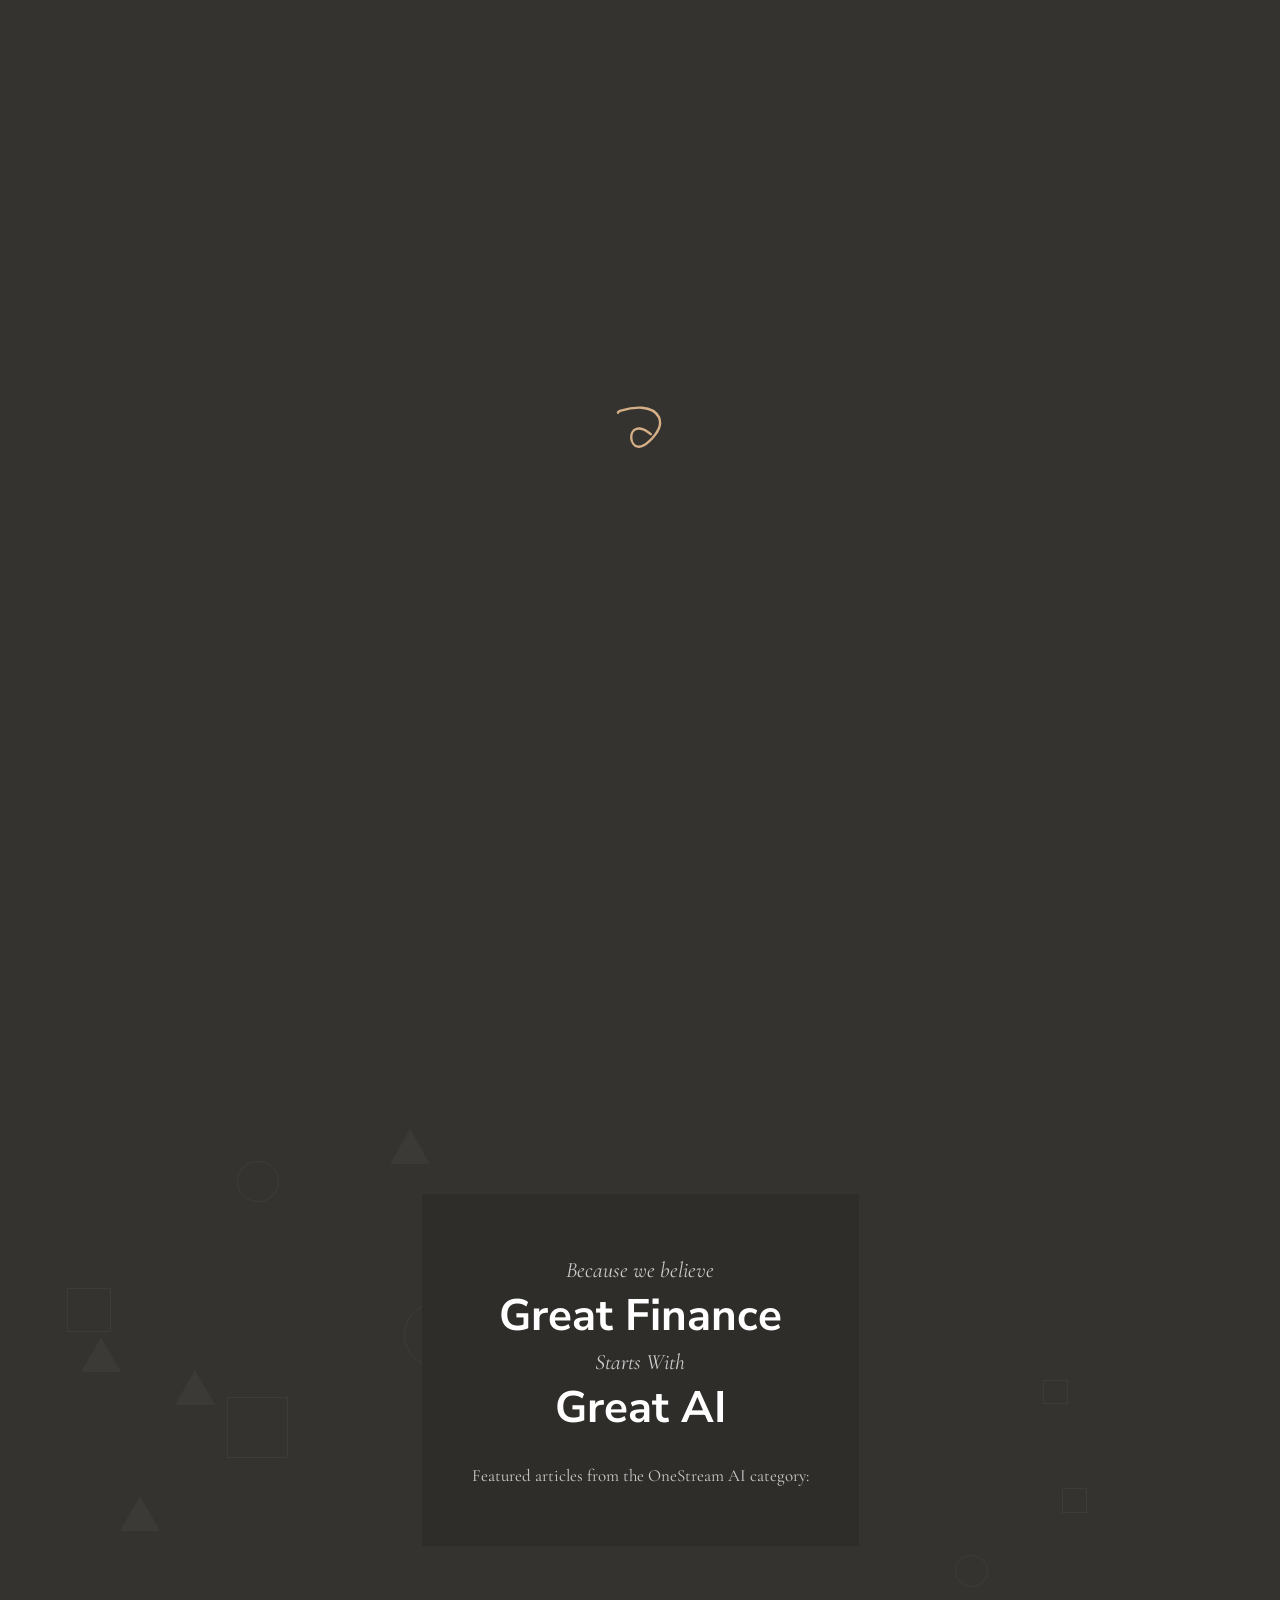
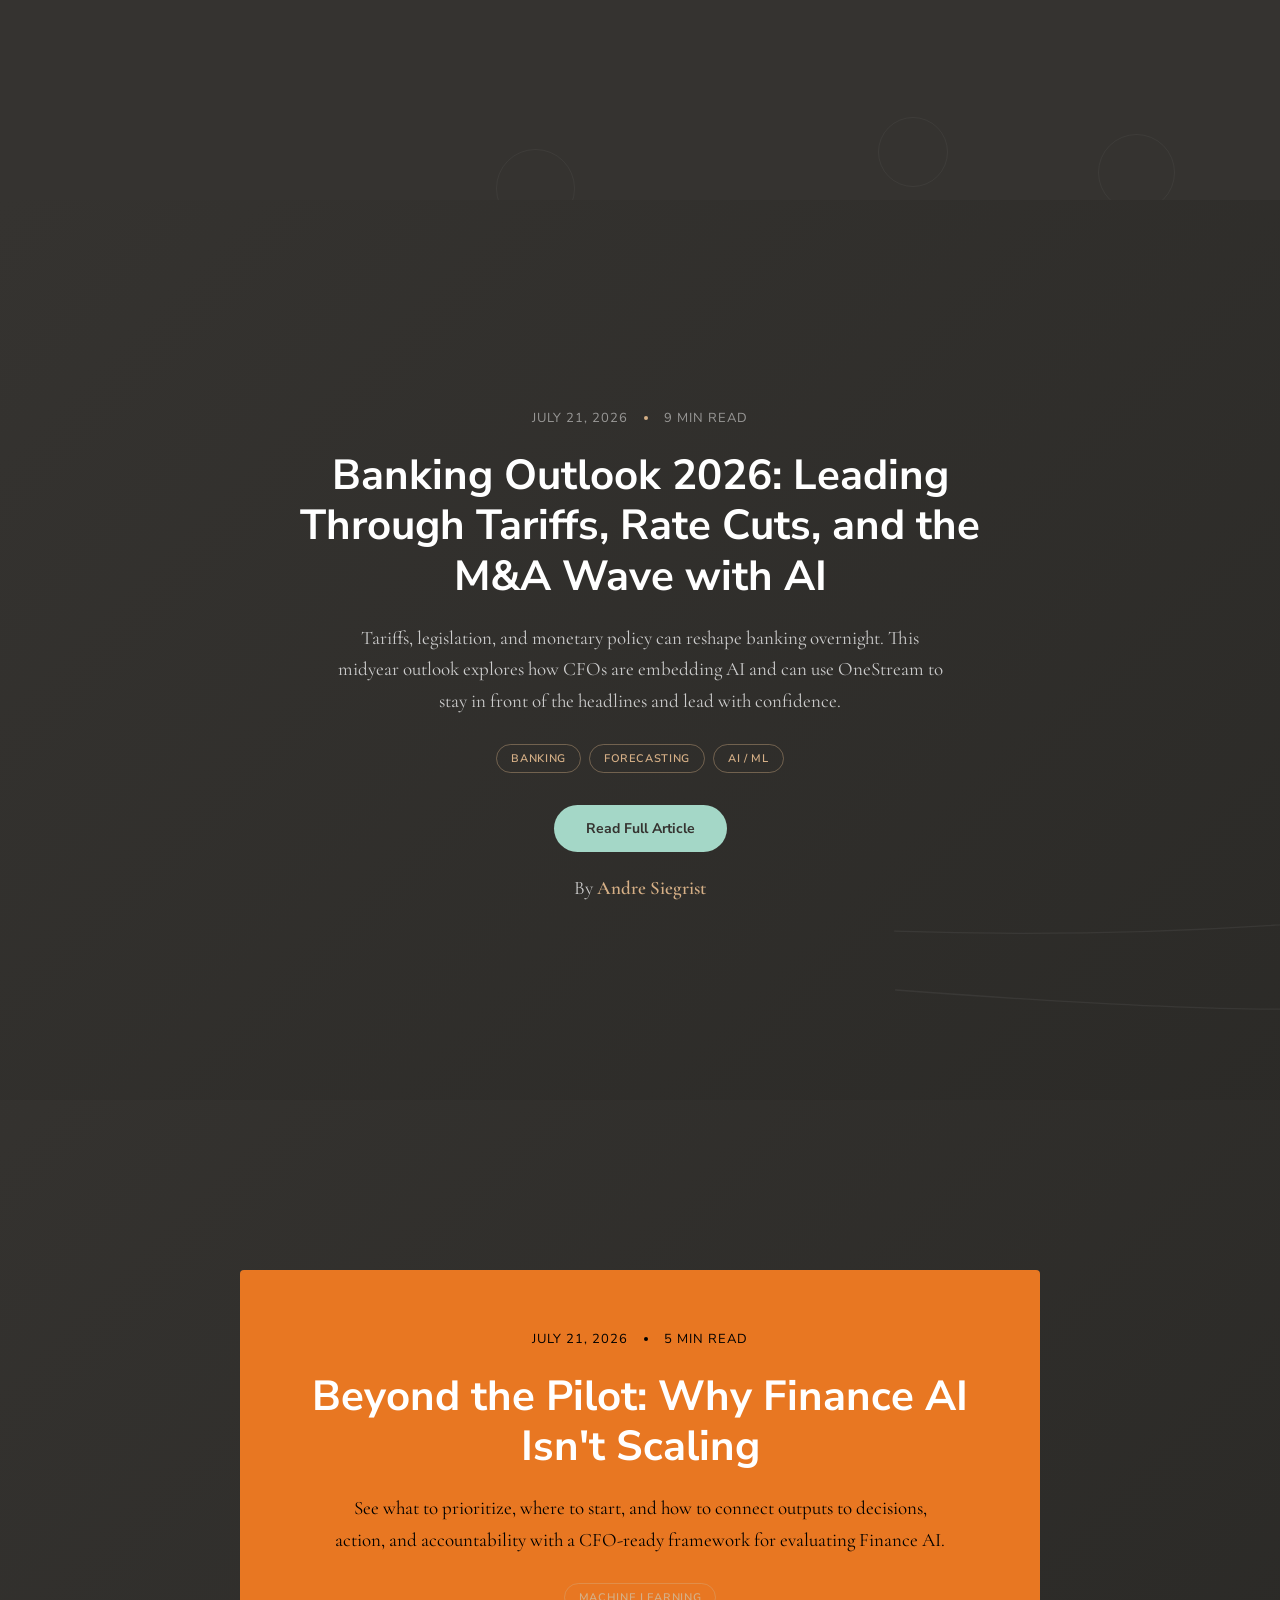
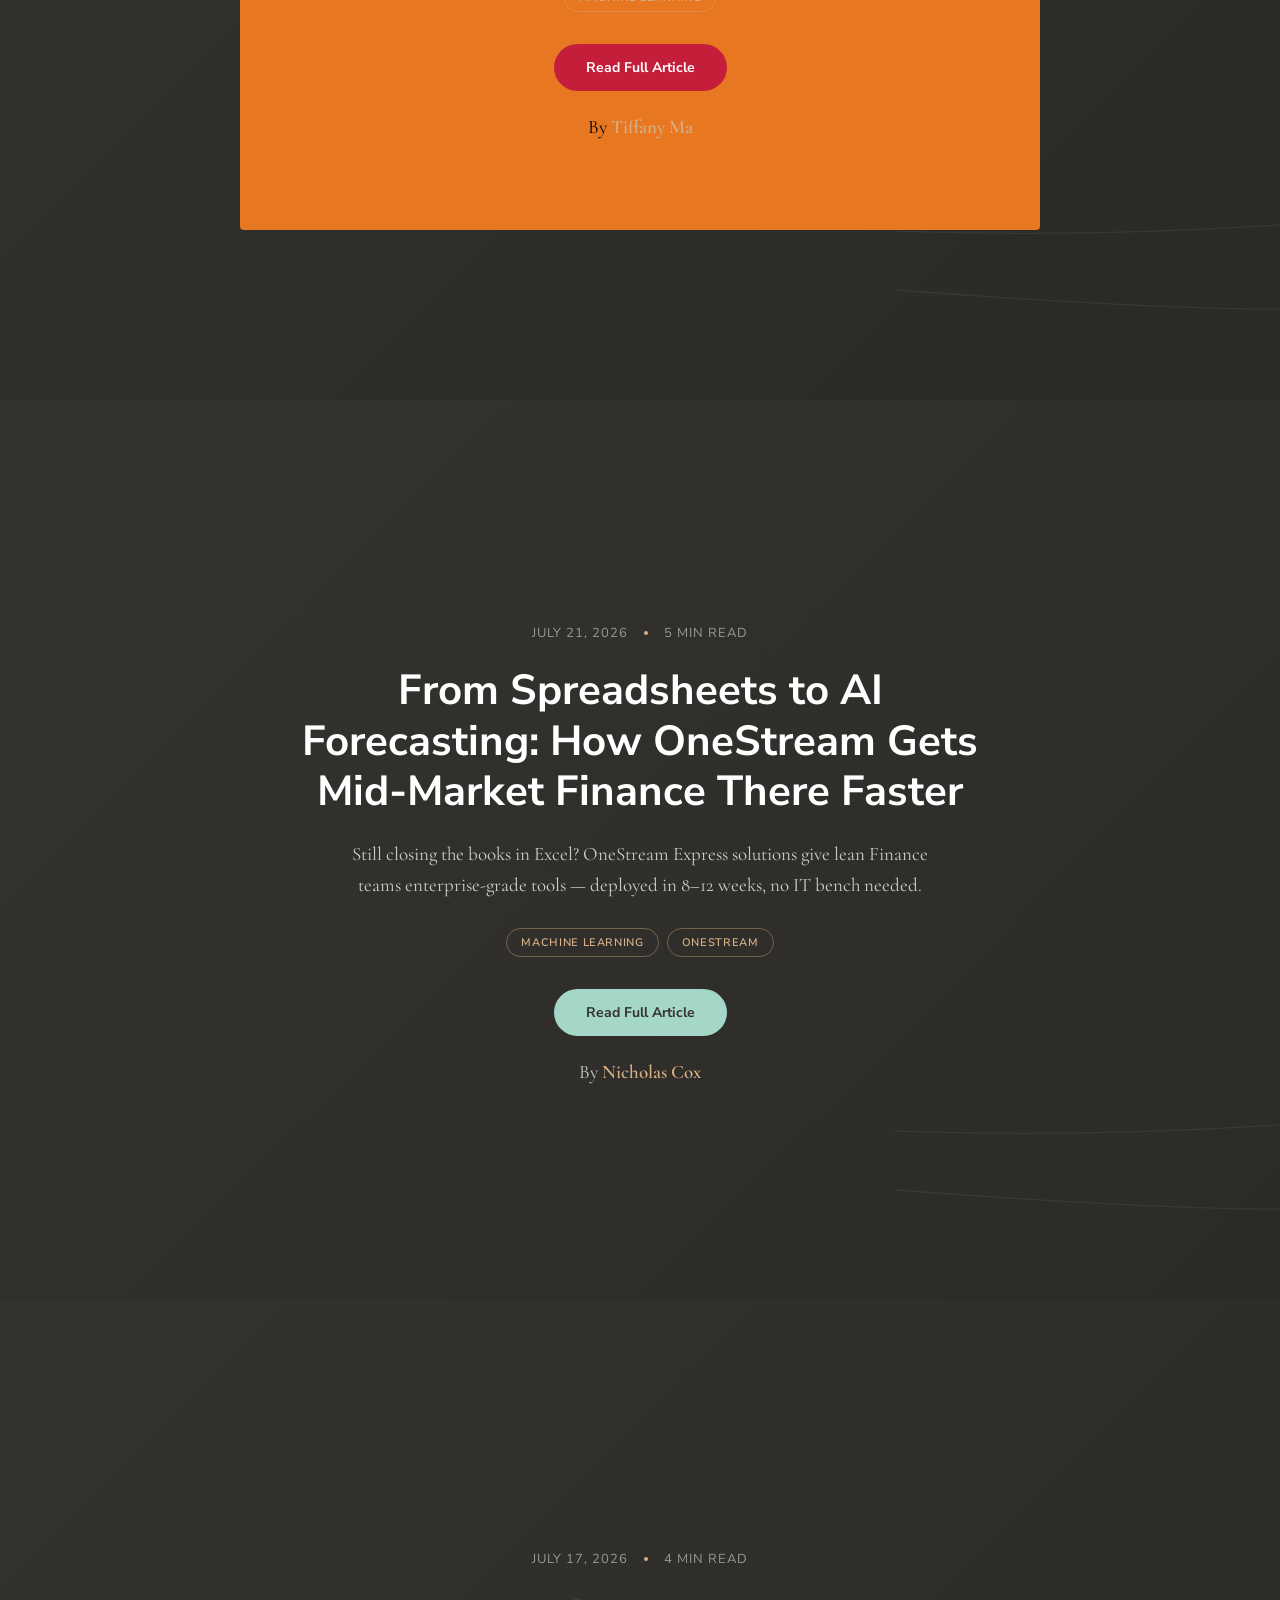
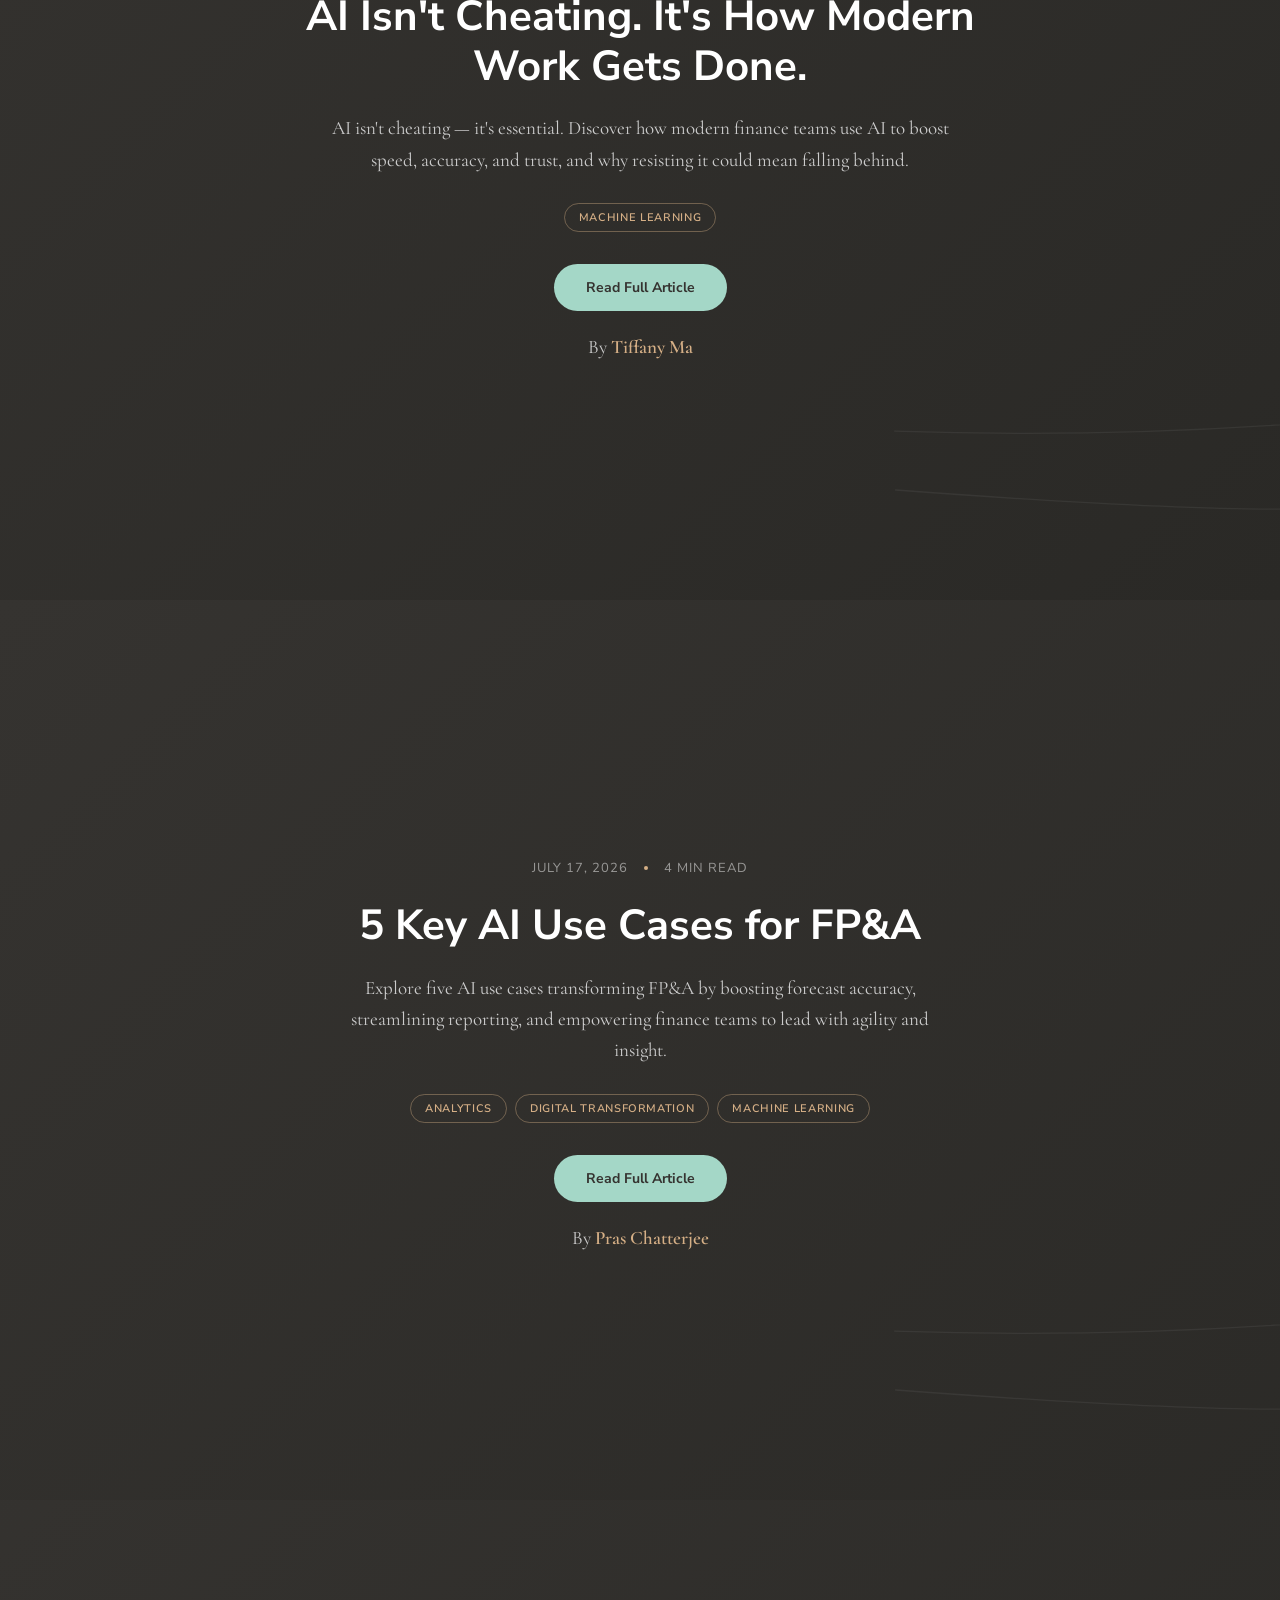
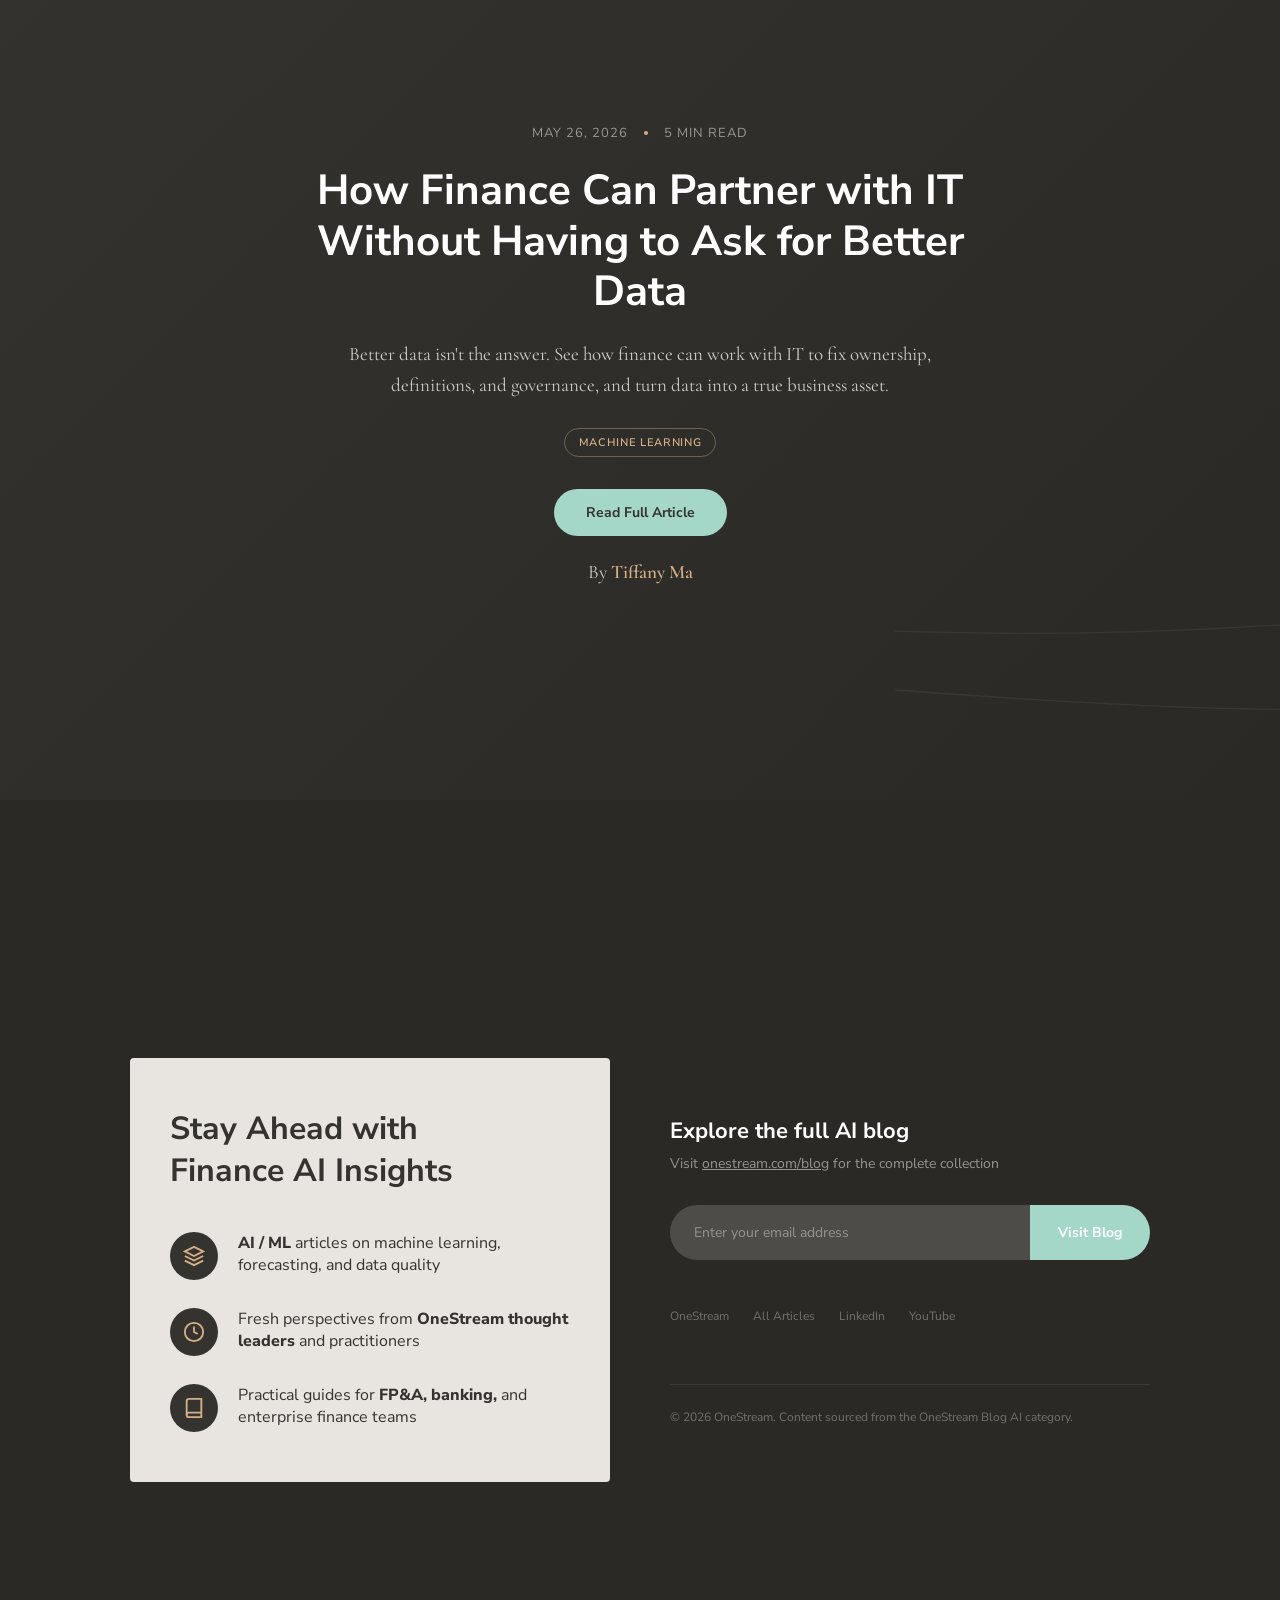
==== index.html @ b4a20274 "Add Gong demo scripts dashboard and Vercel deployment config. Publish the static Gong script library" ====
<!DOCTYPE html>
<html lang="en">
<head>
  <meta charset="utf-8">
  <meta name="viewport" content="width=device-width, initial-scale=1">
  <title>OneStream AI Blog — Finance AI Insights</title>
  <meta name="description" content="Explore the latest AI insights from the OneStream Blog — finance AI, machine learning, and modern performance management.">
  <meta property="og:title" content="OneStream AI Blog">
  <meta property="og:description" content="Finance AI insights for modern performance management.">
  <meta property="og:type" content="website">
  <link rel="preconnect" href="https://fonts.googleapis.com">
  <link rel="preconnect" href="https://fonts.gstatic.com" crossorigin>
  <link href="https://fonts.googleapis.com/css2?family=Cormorant+Garamond:ital,wght@0,400;0,500;1,400&family=Nunito+Sans:wght@300;400;600;700;800&display=swap" rel="stylesheet">
  <link rel="stylesheet" href="css/style.css">
</head>
<body>

  <!-- Preloader -->
  <div id="preloader">
    <svg class="preloader-logo" viewBox="0 0 100 200" xmlns="http://www.w3.org/2000/svg">
      <path d="M4,47.3c-0.1-1.6,2.4-2.8,5.8-4.2c0.2,0,0.3-0.1,0.4-0.1c12.8-4,25.9-6.3,37.7-6.3c2.1,0,4.1,0.1,6,0.2c17.4,1.3,29.8,8,35.8,20.1c1.4,4,2.2,8.3,2.1,12.5C91.7,79.5,86.5,86.7,81,94l-4.5,5.4c-2.9,3.1-6.1,6.3-8.9,8.9c-7.3,6.9-13.4,9.9-19.6,9.9c-0.9,0-1.8-0.1-2.7-0.2c-8.1-1.2-12.9-9.7-13.5-17.5c-0.6-8,2.5-17.1,10.9-19.5c1.8-0.5,3.6-0.8,5.4-0.8c5.5,0,11.3,2.3,18.2,7.2c3.9,2.8,7.1,5.1,10,7.5l5.1,4.3c7.7,7.8,12.4,14,13.6,23c0.6,4.2,0.3,8.6-0.7,13C90,147.8,78.9,156.4,62.4,160c-6,1.3-13.2,2-20.6,2l0,0c-7.5,0-14.5-0.7-22.1-2c-0.1,0-0.3,0-0.4-0.1c-3.6-1-6.1-1.8-6.2-3.5l-9-108L4,47.3z"/>
    </svg>
    <div class="preloader-line"></div>
  </div>

  <!-- Top Navigation -->
  <nav id="navigation">
    <a href="#hero" class="nav-logo">
      <svg viewBox="0 0 28 28" fill="none" xmlns="http://www.w3.org/2000/svg">
        <circle cx="14" cy="14" r="12" stroke="#d5af86" stroke-width="2"/>
        <path d="M10 14h8M14 10v8" stroke="#d5af86" stroke-width="2" stroke-linecap="round"/>
      </svg>
      <span>OneStream</span>
    </a>
    <div class="nav-actions">
      <a href="https://www.onestream.com/blog/?parentCategory=ai" target="_blank" rel="noopener" class="nav-link-text">Full Blog</a>
      <a href="https://www.onestream.com/" target="_blank" rel="noopener" class="nav-link-text">onestream.com</a>
      <a href="https://www.onestream.com/demo-sign-up/" target="_blank" rel="noopener" class="nav-cta">Demo Sign Up</a>
    </div>
  </nav>

  <!-- Side Dot Navigation -->
  <ul id="sidenav"></ul>

  <!-- Hero Section -->
  <section class="scene scene-hero" id="hero">
    <div class="bg-image" style="background-image: url('https://cdn.sanity.io/images/8riso4ej/production/01f16af3a46876482ebfe68ccc04f7c1eb7efc40-1200x600.jpg?w=1920&h=1080&fit=crop&auto=format')"></div>
    <div class="bg-overlay"></div>
    <div class="scene-deco" aria-hidden="true">
      <svg viewBox="0 0 1200 80" preserveAspectRatio="none"><path d="M0,40 Q300,10 600,40 T1200,40"/></svg>
      <svg viewBox="0 0 1200 80" preserveAspectRatio="none"><path d="M0,50 Q400,20 800,50 T1200,50"/></svg>
      <svg viewBox="0 0 1200 80" preserveAspectRatio="none"><path d="M0,30 Q200,60 500,30 T1200,30"/></svg>
    </div>
    <div class="scene-inner">
      <h1>
        <span class="anim-line">OneStream Blog</span>
        <span class="anim-line">AI insights for modern finance teams</span>
      </h1>
    </div>
    <div class="scroll-hint">
      <svg viewBox="0 0 24 24"><polyline points="6 9 12 15 18 9"/></svg>
    </div>
  </section>

  <!-- Intro Section -->
  <section class="scene scene-intro" id="intro">
    <div class="shapes"></div>
    <div class="scene-inner">
      <div class="intro-card">
        <h2>
          <span class="anim-item">Because we believe</span>
          <span class="anim-item delay-1">Great Finance</span>
          <span class="anim-item delay-2">Starts With</span>
          <span class="anim-item delay-3">Great AI</span>
        </h2>
        <p class="how anim-item delay-4">Featured articles from the OneStream AI category:</p>
      </div>
    </div>
  </section>

  <!-- Article Sections (populated by JS) -->
  <div id="articles"></div>

  <!-- Footer / CTA Section -->
  <section class="scene scene-footer" id="footer">
    <div class="footer-grid">
      <div class="footer-features">
        <h2>Stay Ahead with<br>Finance AI Insights</h2>
        <ul class="feature-list">
          <li>
            <div class="feature-icon">
              <svg viewBox="0 0 24 24"><path d="M12 2L2 7l10 5 10-5-10-5zM2 17l10 5 10-5M2 12l10 5 10-5"/></svg>
            </div>
            <p><strong>AI / ML</strong> articles on machine learning, forecasting, and data quality</p>
          </li>
          <li>
            <div class="feature-icon">
              <svg viewBox="0 0 24 24"><circle cx="12" cy="12" r="10"/><path d="M12 6v6l4 2"/></svg>
            </div>
            <p>Fresh perspectives from <strong>OneStream thought leaders</strong> and practitioners</p>
          </li>
          <li>
            <div class="feature-icon">
              <svg viewBox="0 0 24 24"><path d="M4 19.5A2.5 2.5 0 016.5 17H20"/><path d="M6.5 2H20v20H6.5A2.5 2.5 0 014 19.5v-15A2.5 2.5 0 016.5 2z"/></svg>
            </div>
            <p>Practical guides for <strong>FP&amp;A, banking,</strong> and enterprise finance teams</p>
          </li>
        </ul>
      </div>

      <div class="footer-signup">
        <h3>Explore the full AI blog</h3>
        <small>Visit <a href="https://www.onestream.com/blog/?parentCategory=ai" target="_blank" rel="noopener">onestream.com/blog</a> for the complete collection</small>

        <form id="subscribe-form" class="cta-form">
          <input type="email" placeholder="Enter your email address" required>
          <button type="submit">Visit Blog</button>
        </form>

        <div class="footer-links">
          <a href="https://www.onestream.com/" target="_blank" rel="noopener">OneStream</a>
          <a href="https://www.onestream.com/blog/" target="_blank" rel="noopener">All Articles</a>
          <a href="https://www.linkedin.com/company/onestream-software/" target="_blank" rel="noopener">LinkedIn</a>
          <a href="https://www.youtube.com/c/OneStreamSoftware" target="_blank" rel="noopener">YouTube</a>
        </div>

        <p class="footer-brand">&copy; 2026 OneStream. Content sourced from the OneStream Blog AI category.</p>
      </div>
    </div>
  </section>

  <script src="js/main.js"></script>
</body>
</html>
---- css/style.css ----
/* Beagle-inspired design for OneStream AI Blog */

:root {
  --bg-dark: #353330;
  --bg-darker: #2a2926;
  --bg-card: #2e2d2a;
  --gold: #d5af86;
  --mint: #a4d7c7;
  --mint-hover: #8fcbb8;
  --text-light: #ffffff;
  --text-muted: #cccccc;
  --text-dim: rgba(255, 255, 255, 0.5);
  --font-sans: 'Nunito Sans', 'Helvetica Neue', sans-serif;
  --font-serif: 'Cormorant Garamond', Georgia, serif;
}

*, *::before, *::after {
  box-sizing: border-box;
  margin: 0;
  padding: 0;
}

html {
  scroll-behavior: smooth;
  scroll-snap-type: y proximity;
}

body {
  font-family: var(--font-sans);
  background: var(--bg-dark);
  color: var(--text-light);
  overflow-x: hidden;
  -webkit-font-smoothing: antialiased;
}

body:not(.loaded) #navigation,
body:not(.loaded) #sidenav {
  opacity: 0;
  transform: translateY(-12px);
}

body.loaded #navigation {
  animation: navReveal 0.8s cubic-bezier(0.72, 0.1, 0.72, 0.96) 0.2s forwards;
}

body.loaded #sidenav {
  animation: sideNavReveal 1s cubic-bezier(0.72, 0.1, 0.72, 0.96) 0.5s forwards;
}

@keyframes navReveal {
  to { opacity: 1; transform: translateY(0); }
}

@keyframes sideNavReveal {
  to { opacity: 1; transform: translateY(-50%); }
}

/* ── Preloader ── */
#preloader {
  position: fixed;
  inset: 0;
  z-index: 9999;
  background: var(--bg-dark);
  display: flex;
  align-items: center;
  justify-content: center;
  flex-direction: column;
  transition: opacity 0.6s ease, visibility 0.6s ease;
}

#preloader.hidden {
  opacity: 0;
  visibility: hidden;
  pointer-events: none;
}

#preloader.outro .preloader-line {
  animation: collapseLine 0.6s cubic-bezier(0.72, 0.1, 0.72, 0.96) forwards;
}

#preloader.outro .preloader-logo {
  animation: logoFadeOut 0.5s ease forwards;
}

@keyframes collapseLine {
  0% { width: 120px; height: 3px; opacity: 1; }
  100% { width: 100vw; height: 0; opacity: 0; }
}

@keyframes logoFadeOut {
  to { opacity: 0; transform: scale(0.9); }
}

.preloader-logo {
  width: 48px;
  height: 96px;
  margin-bottom: 24px;
}

.preloader-logo path {
  fill: none;
  stroke: var(--gold);
  stroke-width: 5;
  stroke-linecap: round;
  stroke-dasharray: 260;
  stroke-dashoffset: 260;
  animation: drawLogo 1.8s ease forwards;
}

.preloader-line {
  width: 0;
  height: 3px;
  background: var(--gold);
  border-radius: 2px;
  animation: expandLine 0.8s ease 1.2s forwards;
}

@keyframes drawLogo {
  to { stroke-dashoffset: 0; }
}

@keyframes expandLine {
  to { width: 120px; }
}

#preloader.outro .preloader-logo {
  animation: logoFadeOut 0.5s ease forwards;
}

@keyframes logoFadeOut {
  to { opacity: 0; transform: scale(0.9); }
}

/* ── Navigation ── */
#navigation {
  position: fixed;
  top: 0;
  left: 0;
  right: 0;
  z-index: 100;
  display: flex;
  align-items: center;
  justify-content: space-between;
  padding: 20px 40px;
  transition: background 0.3s ease;
}

#navigation.scrolled {
  background: rgba(53, 51, 48, 0.92);
  backdrop-filter: blur(8px);
}

.nav-logo {
  display: flex;
  align-items: center;
  gap: 12px;
  text-decoration: none;
  color: var(--text-light);
}

.nav-logo svg {
  width: 28px;
  height: 28px;
}

.nav-logo span {
  font-family: var(--font-sans);
  font-weight: 700;
  font-size: 18px;
  letter-spacing: 0.02em;
}

.nav-actions {
  display: flex;
  align-items: center;
  gap: 24px;
}

.nav-actions a {
  text-decoration: none;
  color: var(--text-light);
  font-size: 14px;
  font-weight: 600;
  transition: opacity 0.2s;
}

.nav-actions a:hover {
  opacity: 0.7;
}

.nav-cta {
  background: var(--mint) !important;
  color: var(--bg-dark) !important;
  padding: 10px 22px;
  border-radius: 24px;
  transition: background 0.2s !important;
}

.nav-cta:hover {
  background: var(--mint-hover) !important;
  opacity: 1 !important;
}

/* ── Side Navigation Dots ── */
#sidenav {
  position: fixed;
  right: 28px;
  top: 50%;
  transform: translateY(-50%);
  z-index: 100;
  list-style: none;
  display: flex;
  flex-direction: column;
  gap: 14px;
}

#sidenav li a {
  display: block;
  width: 10px;
  height: 10px;
  border-radius: 50%;
  border: 2px solid rgba(255, 255, 255, 0.4);
  background: transparent;
  transition: all 0.3s ease;
  text-indent: -9999px;
  overflow: hidden;
}

#sidenav li a.active,
#sidenav li a:hover {
  background: var(--text-light);
  border-color: var(--text-light);
  transform: scale(1.2);
}

/* ── Sections ── */
.scene {
  min-height: 100vh;
  scroll-snap-align: start;
  position: relative;
  display: flex;
  align-items: center;
  justify-content: center;
  overflow: hidden;
}

.scene-inner {
  position: relative;
  z-index: 2;
  text-align: center;
  max-width: 800px;
  padding: 120px 40px 80px;
}

/* ── Hero ── */
.scene-hero {
  background: var(--bg-darker);
}

.scene-hero .bg-image {
  position: absolute;
  inset: -5%;
  background-size: cover;
  background-position: center;
  opacity: 0;
  transform: scale(1.15);
  transition: transform 0.1s linear, opacity 1.2s ease;
}

body.loaded .scene-hero .bg-image {
  opacity: 0.35;
  animation: kenBurns 18s ease-in-out infinite alternate;
}

@keyframes kenBurns {
  from { transform: scale(1.08) translateY(0); }
  to { transform: scale(1.18) translateY(-2%); }
}

.scene-hero .bg-overlay {
  position: absolute;
  inset: 0;
  background: linear-gradient(
    to bottom,
    rgba(42, 41, 38, 0.6) 0%,
    rgba(53, 51, 48, 0.85) 100%
  );
}

.scene-hero h1 {
  font-family: var(--font-sans);
  font-weight: 300;
  font-size: clamp(36px, 6vw, 56px);
  line-height: 1.1;
  margin-bottom: 16px;
}

.scene-hero h1 .anim-line:first-child {
  display: block;
}

.scene-hero h1 .anim-line:last-child {
  display: block;
  font-family: var(--font-serif);
  font-style: italic;
  font-weight: 400;
  font-size: clamp(18px, 3vw, 28px);
  color: var(--text-muted);
  margin-top: 12px;
}

body.loaded .scene-hero .anim-line {
  animation: lineReveal 1s cubic-bezier(0.39, 0.09, 0.46, 0.25) forwards;
  opacity: 0;
  transform: translateY(30px);
}

body.loaded .scene-hero .anim-line:nth-child(1) { animation-delay: 0.4s; }
body.loaded .scene-hero .anim-line:nth-child(2) { animation-delay: 0.65s; }

body.loaded .scroll-hint {
  animation: bounce 2s 1.2s infinite, hintFadeIn 0.8s 1s forwards;
  opacity: 0;
}

@keyframes lineReveal {
  to { opacity: 1; transform: translateY(0); }
}

@keyframes hintFadeIn {
  to { opacity: 1; }
}

.scroll-hint {
  position: absolute;
  bottom: 40px;
  left: 50%;
  transform: translateX(-50%);
  z-index: 3;
  animation: bounce 2s infinite;
}

.scroll-hint svg {
  width: 32px;
  height: 32px;
  stroke: rgba(255, 255, 255, 0.5);
  fill: none;
  stroke-width: 2;
}

@keyframes bounce {
  0%, 100% { transform: translateX(-50%) translateY(0); }
  50% { transform: translateX(-50%) translateY(8px); }
}

/* ── Intro Section ── */
.scene-intro {
  background: var(--bg-dark);
}

.scene-intro .shapes {
  position: absolute;
  inset: 0;
  pointer-events: none;
  overflow: hidden;
}

.shape {
  position: absolute;
  border: 1px solid rgba(255, 255, 255, 0.08);
  opacity: 0;
  animation: shapeFloat 12s ease-in-out infinite;
}

.shape.visible {
  animation: shapeAppear 1.2s cubic-bezier(0.39, 0.09, 0.46, 0.25) forwards,
             shapeFloat 12s ease-in-out 1.2s infinite;
}

@keyframes shapeAppear {
  to { opacity: 0.6; }
}

@keyframes shapeFloat {
  0%, 100% { transform: translate(0, 0) rotate(var(--rot, 0deg)); }
  33% { transform: translate(8px, -12px) rotate(calc(var(--rot, 0deg) + 6deg)); }
  66% { transform: translate(-6px, 8px) rotate(calc(var(--rot, 0deg) - 4deg)); }
}

.shape-circle { border-radius: 50%; }
.shape-triangle {
  width: 0 !important;
  height: 0 !important;
  border: none !important;
  border-left: 20px solid transparent !important;
  border-right: 20px solid transparent !important;
  border-bottom: 35px solid rgba(255, 255, 255, 0.06) !important;
}

.intro-card {
  background: var(--bg-card);
  padding: 60px 50px;
  max-width: 520px;
  margin: 0 auto;
  position: relative;
  transform: scale(0.92);
  opacity: 0;
  transition: transform 0.1s linear;
}

.intro-card.visible {
  animation: cardReveal 1.1s cubic-bezier(0.39, 0.09, 0.46, 0.25) forwards;
}

@keyframes cardReveal {
  to { opacity: 1; transform: scale(1); }
}

.scene-intro h2 {
  font-family: var(--font-sans);
  font-weight: 700;
  font-size: clamp(28px, 5vw, 44px);
  line-height: 1.15;
}

.scene-intro h2 span.anim-item {
  display: block;
  font-family: var(--font-serif);
  font-style: italic;
  font-weight: 400;
  font-size: clamp(16px, 2.5vw, 22px);
  color: var(--text-muted);
  margin: 4px 0;
}

.scene-intro h2 span.anim-item.delay-1,
.scene-intro h2 span.anim-item.delay-3 {
  font-family: var(--font-sans);
  font-style: normal;
  font-weight: 700;
  font-size: clamp(28px, 5vw, 44px);
  color: var(--text-light);
  margin: 8px 0;
}

.scene-intro .how {
  font-family: var(--font-serif);
  font-size: 17px;
  color: var(--text-muted);
  margin-top: 32px;
}

/* ── Article Sections ── */
.scene-article {
  background: var(--bg-dark);
}

.scene-article:nth-child(even) {
  background: var(--bg-darker);
}

.scene-article .bg-image {
  position: absolute;
  inset: -8%;
  background-size: cover;
  background-position: center;
  opacity: 0;
  transform: scale(1.2);
  transition: transform 0.1s linear, opacity 1.4s ease;
}

.scene-article.in-view .bg-image {
  opacity: 0.25;
  transform: scale(1.08);
}

.scene-article .bg-overlay {
  position: absolute;
  inset: 0;
  background: linear-gradient(
    135deg,
    rgba(53, 51, 48, 0.92) 0%,
    rgba(42, 41, 38, 0.85) 100%
  );
}

#article-1 .scene-inner {
  background: #e87722;
  padding: 60px 50px;
  border-radius: 4px;
}

#article-1 .scene-inner p {
  color: #000000;
}

#article-1 .article-meta {
  color: #000000;
}

#article-1 .article-meta .dot {
  background: #000000;
}

.article-meta {
  display: flex;
  align-items: center;
  justify-content: center;
  gap: 16px;
  flex-wrap: wrap;
  margin-bottom: 24px;
  font-size: 13px;
  color: var(--text-dim);
  text-transform: uppercase;
  letter-spacing: 0.08em;
}

.article-meta .dot {
  width: 4px;
  height: 4px;
  border-radius: 50%;
  background: var(--gold);
}

.scene-article h2 {
  font-family: var(--font-sans);
  font-weight: 700;
  font-size: clamp(24px, 4vw, 42px);
  line-height: 1.2;
  margin-bottom: 20px;
}

.scene-article p {
  font-family: var(--font-serif);
  font-size: clamp(16px, 2vw, 19px);
  line-height: 1.65;
  color: var(--text-muted);
  margin-bottom: 28px;
  max-width: 620px;
  margin-left: auto;
  margin-right: auto;
}

.tags {
  display: flex;
  flex-wrap: wrap;
  gap: 8px;
  justify-content: center;
  margin-bottom: 32px;
}

.tag {
  font-size: 11px;
  font-weight: 600;
  text-transform: uppercase;
  letter-spacing: 0.06em;
  padding: 6px 14px;
  border: 1px solid rgba(213, 175, 134, 0.4);
  color: var(--gold);
  border-radius: 20px;
}

.read-more {
  display: inline-block;
  font-family: var(--font-sans);
  font-size: 14px;
  font-weight: 700;
  text-decoration: none;
  color: var(--bg-dark);
  background: var(--mint);
  padding: 14px 32px;
  border-radius: 30px;
  transition: background 0.2s, transform 0.2s;
}

.read-more:hover {
  background: var(--mint-hover);
  transform: translateY(-2px);
}

#article-1 .read-more {
  color: var(--text-light);
  background: #c41e3a;
}

#article-1 .read-more:hover {
  background: #a81830;
}

.author {
  margin-top: 20px;
  font-size: 14px;
  color: var(--text-dim);
}

.author strong {
  color: var(--gold);
  font-weight: 600;
}

/* ── Scroll-triggered reveals (Beagle-style) ── */
.anim-item {
  opacity: 0;
  transform: translateY(36px);
  transition: opacity 0.9s cubic-bezier(0.39, 0.09, 0.46, 0.25),
              transform 0.9s cubic-bezier(0.39, 0.09, 0.46, 0.25);
}

.anim-item.visible {
  opacity: 1;
  transform: translateY(0);
}

.anim-item.delay-1 { transition-delay: 0.1s; }
.anim-item.delay-2 { transition-delay: 0.2s; }
.anim-item.delay-3 { transition-delay: 0.35s; }
.anim-item.delay-4 { transition-delay: 0.5s; }
.anim-item.delay-5 { transition-delay: 0.65s; }

.scene-article.in-view .scene-inner {
  animation: sectionPulse 0.6s ease;
}

@keyframes sectionPulse {
  0% { filter: brightness(0.85); }
  100% { filter: brightness(1); }
}

/* Decorative SVG lines (Beagle wavy accents) */
.scene-deco {
  position: absolute;
  inset: 0;
  pointer-events: none;
  z-index: 1;
  overflow: hidden;
}

.scene-deco svg {
  position: absolute;
  width: 120%;
  left: -10%;
  opacity: 0;
  stroke: rgba(255, 255, 255, 0.06);
  fill: none;
  stroke-width: 1;
}

.scene-deco svg path {
  stroke-dasharray: 800;
  stroke-dashoffset: 800;
}

.scene.in-view .scene-deco svg,
.scene-hero.loaded-deco .scene-deco svg {
  opacity: 1;
  animation: drawWave 2.5s cubic-bezier(0.39, 0.09, 0.46, 0.25) forwards;
}

@keyframes drawWave {
  to { stroke-dashoffset: 0; }
}

.scene-deco svg:nth-child(1) { bottom: 15%; animation-delay: 0.2s; }
.scene-deco svg:nth-child(2) { bottom: 8%; animation-delay: 0.5s; }
.scene-deco svg:nth-child(3) { bottom: 22%; animation-delay: 0.8s; }

/* Footer stagger */
.footer-features,
.footer-signup {
  opacity: 0;
  transform: translateY(40px);
  transition: opacity 1s cubic-bezier(0.39, 0.09, 0.46, 0.25),
              transform 1s cubic-bezier(0.39, 0.09, 0.46, 0.25);
}

.scene-footer.in-view .footer-features {
  opacity: 1;
  transform: translateY(0);
}

.scene-footer.in-view .footer-signup {
  opacity: 1;
  transform: translateY(0);
  transition-delay: 0.25s;
}

.scene-footer.in-view .feature-list li {
  animation: featureSlide 0.7s cubic-bezier(0.39, 0.09, 0.46, 0.25) forwards;
  opacity: 0;
  transform: translateX(-20px);
}

.scene-footer.in-view .feature-list li:nth-child(1) { animation-delay: 0.3s; }
.scene-footer.in-view .feature-list li:nth-child(2) { animation-delay: 0.45s; }
.scene-footer.in-view .feature-list li:nth-child(3) { animation-delay: 0.6s; }

@keyframes featureSlide {
  to { opacity: 1; transform: translateX(0); }
}

@media (prefers-reduced-motion: reduce) {
  *, *::before, *::after {
    animation-duration: 0.01ms !important;
    animation-iteration-count: 1 !important;
    transition-duration: 0.01ms !important;
  }

  .anim-item { opacity: 1; transform: none; }
  .intro-card { opacity: 1; transform: none; }
  .scene-article .bg-image { opacity: 0.25; }
}

/* ── Footer / CTA ── */
.scene-footer {
  background: var(--bg-darker);
  min-height: 100vh;
}

.footer-grid {
  display: grid;
  grid-template-columns: 1fr 1fr;
  gap: 60px;
  max-width: 1100px;
  width: 100%;
  padding: 120px 40px 80px;
  align-items: center;
}

.footer-features h2 {
  font-family: var(--font-sans);
  font-weight: 700;
  font-size: clamp(24px, 3.5vw, 32px);
  line-height: 1.3;
  margin-bottom: 40px;
  color: var(--bg-dark);
}

.footer-features {
  background: #e8e4df;
  padding: 50px 40px;
  border-radius: 4px;
}

.feature-list {
  list-style: none;
  display: flex;
  flex-direction: column;
  gap: 28px;
}

.feature-list li {
  display: flex;
  align-items: flex-start;
  gap: 20px;
}

.feature-icon {
  width: 48px;
  height: 48px;
  flex-shrink: 0;
  border-radius: 50%;
  background: var(--bg-dark);
  display: flex;
  align-items: center;
  justify-content: center;
}

.feature-icon svg {
  width: 22px;
  height: 22px;
  stroke: var(--gold);
  fill: none;
  stroke-width: 2;
}

.feature-list p {
  font-family: var(--font-sans);
  font-size: 16px;
  line-height: 1.4;
  color: var(--bg-dark);
}

.feature-list strong {
  font-weight: 800;
}

.footer-signup h3 {
  font-family: var(--font-sans);
  font-size: 22px;
  font-weight: 700;
  margin-bottom: 8px;
}

.footer-signup small {
  display: block;
  font-size: 14px;
  color: var(--text-dim);
  margin-bottom: 32px;
}

.footer-signup small a {
  color: var(--text-dim);
  text-decoration: underline;
}

.cta-form {
  display: flex;
  max-width: 480px;
}

.cta-form input[type="email"] {
  flex: 1;
  padding: 18px 24px;
  font-family: var(--font-sans);
  font-size: 14px;
  color: var(--text-light);
  background: #4d4c49;
  border: none;
  border-radius: 30px 0 0 30px;
  outline: none;
}

.cta-form input[type="email"]::placeholder {
  color: rgba(255, 255, 255, 0.4);
}

.cta-form button {
  padding: 18px 28px;
  font-family: var(--font-sans);
  font-size: 14px;
  font-weight: 700;
  color: var(--text-light);
  background: var(--mint);
  border: none;
  border-radius: 0 30px 30px 0;
  cursor: pointer;
  transition: background 0.2s;
  white-space: nowrap;
}

.cta-form button:hover {
  background: var(--mint-hover);
}

.footer-links {
  margin-top: 48px;
  display: flex;
  gap: 24px;
  flex-wrap: wrap;
}

.footer-links a {
  color: #72716f;
  font-size: 12px;
  text-decoration: none;
  transition: color 0.2s;
}

.footer-links a:hover {
  color: var(--text-light);
}

.footer-brand {
  margin-top: 60px;
  padding-top: 24px;
  border-top: 1px solid rgba(255, 255, 255, 0.08);
  font-size: 12px;
  color: #72716f;
}

/* ── Responsive ── */
@media (max-width: 900px) {
  #navigation {
    padding: 16px 20px;
  }

  #sidenav {
    right: 14px;
  }

  .footer-grid {
    grid-template-columns: 1fr;
    gap: 40px;
  }

  .intro-card {
    padding: 40px 30px;
  }
}

@media (max-width: 600px) {
  .nav-actions .nav-link-text {
    display: none;
  }

  .scene-inner {
    padding: 100px 24px 60px;
  }

  .cta-form {
    flex-direction: column;
    gap: 12px;
  }

  .cta-form input[type="email"],
  .cta-form button {
    border-radius: 30px;
    width: 100%;
  }
}
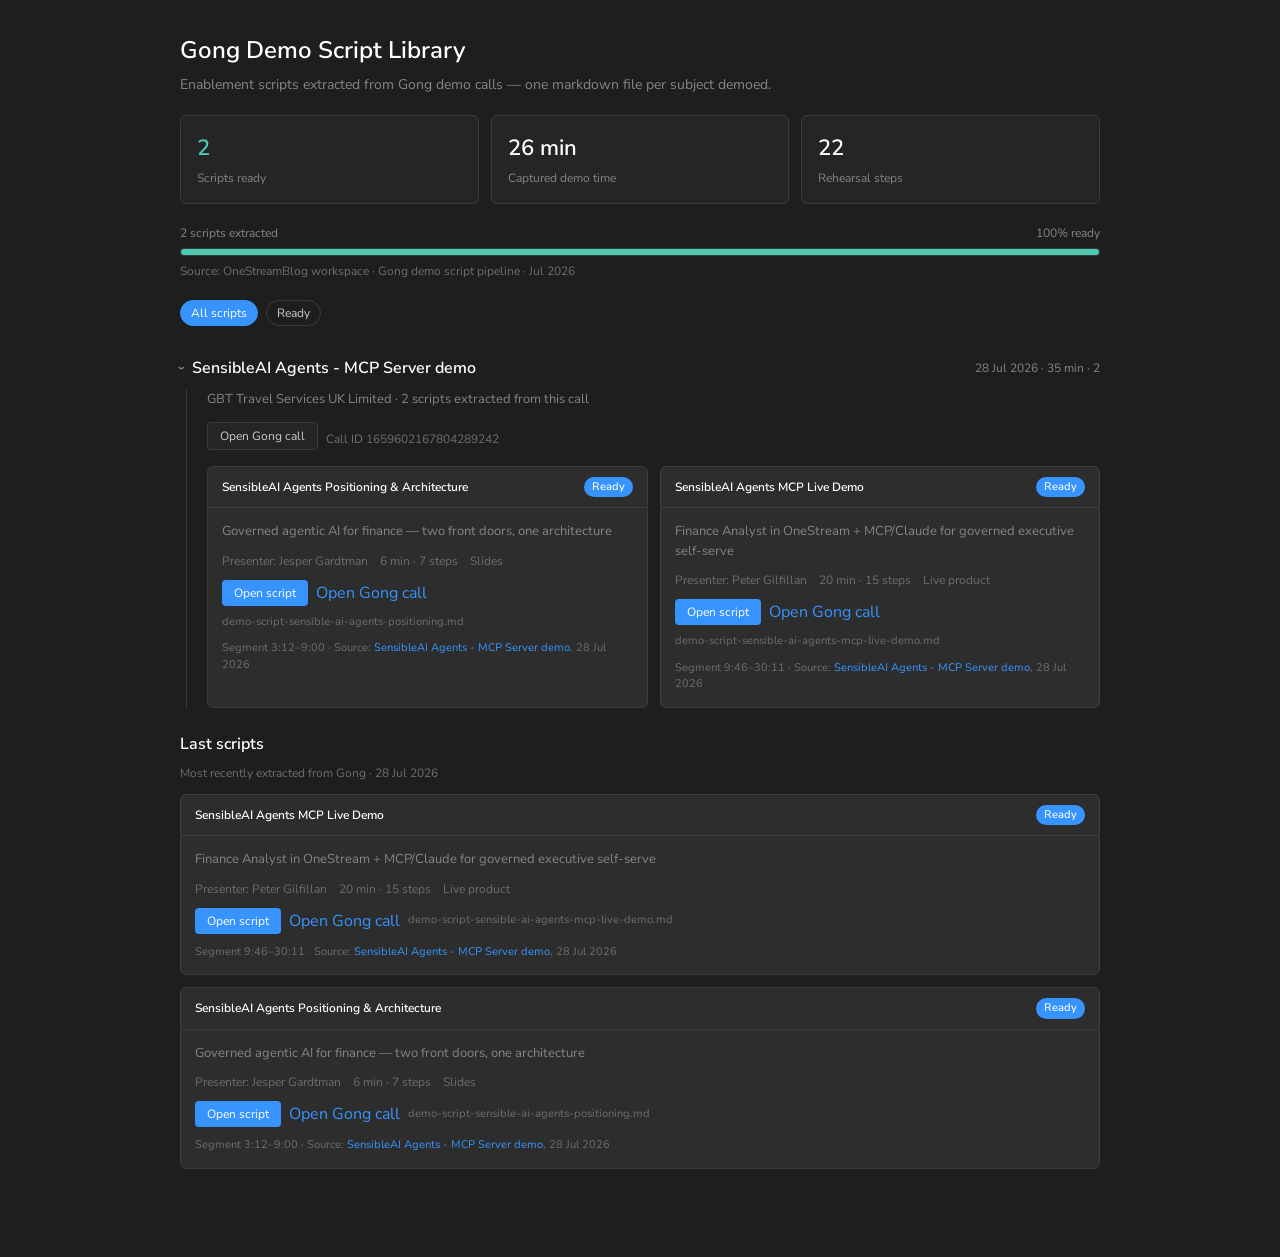
==== commit 0e24a85d: "Fix Vercel 404 by serving the Gong dashboard from index.html. The deployment only had README.md; ind" ====
--- a/index.html
+++ b/index.html
@@ -3,132 +3,72 @@
 <head>
   <meta charset="utf-8">
   <meta name="viewport" content="width=device-width, initial-scale=1">
-  <title>OneStream AI Blog — Finance AI Insights</title>
-  <meta name="description" content="Explore the latest AI insights from the OneStream Blog — finance AI, machine learning, and modern performance management.">
-  <meta property="og:title" content="OneStream AI Blog">
-  <meta property="og:description" content="Finance AI insights for modern performance management.">
-  <meta property="og:type" content="website">
+  <title>Gong Demo Script Library</title>
+  <meta name="description" content="Enablement scripts extracted from Gong demo calls — one markdown file per subject demoed.">
   <link rel="preconnect" href="https://fonts.googleapis.com">
   <link rel="preconnect" href="https://fonts.gstatic.com" crossorigin>
-  <link href="https://fonts.googleapis.com/css2?family=Cormorant+Garamond:ital,wght@0,400;0,500;1,400&family=Nunito+Sans:wght@300;400;600;700;800&display=swap" rel="stylesheet">
-  <link rel="stylesheet" href="css/style.css">
+  <link href="https://fonts.googleapis.com/css2?family=Nunito+Sans:wght@400;600;700&display=swap" rel="stylesheet">
+  <link rel="stylesheet" href="css/gong-demo-scripts.css">
 </head>
 <body>
+  <main class="dashboard">
+    <h1>Gong Demo Script Library</h1>
+    <p class="subtitle">Enablement scripts extracted from Gong demo calls — one markdown file per subject demoed.</p>
 
-  <!-- Preloader -->
-  <div id="preloader">
-    <svg class="preloader-logo" viewBox="0 0 100 200" xmlns="http://www.w3.org/2000/svg">
-      <path d="M4,47.3c-0.1-1.6,2.4-2.8,5.8-4.2c0.2,0,0.3-0.1,0.4-0.1c12.8-4,25.9-6.3,37.7-6.3c2.1,0,4.1,0.1,6,0.2c17.4,1.3,29.8,8,35.8,20.1c1.4,4,2.2,8.3,2.1,12.5C91.7,79.5,86.5,86.7,81,94l-4.5,5.4c-2.9,3.1-6.1,6.3-8.9,8.9c-7.3,6.9-13.4,9.9-19.6,9.9c-0.9,0-1.8-0.1-2.7-0.2c-8.1-1.2-12.9-9.7-13.5-17.5c-0.6-8,2.5-17.1,10.9-19.5c1.8-0.5,3.6-0.8,5.4-0.8c5.5,0,11.3,2.3,18.2,7.2c3.9,2.8,7.1,5.1,10,7.5l5.1,4.3c7.7,7.8,12.4,14,13.6,23c0.6,4.2,0.3,8.6-0.7,13C90,147.8,78.9,156.4,62.4,160c-6,1.3-13.2,2-20.6,2l0,0c-7.5,0-14.5-0.7-22.1-2c-0.1,0-0.3,0-0.4-0.1c-3.6-1-6.1-1.8-6.2-3.5l-9-108L4,47.3z"/>
-    </svg>
-    <div class="preloader-line"></div>
-  </div>
-
-  <!-- Top Navigation -->
-  <nav id="navigation">
-    <a href="#hero" class="nav-logo">
-      <svg viewBox="0 0 28 28" fill="none" xmlns="http://www.w3.org/2000/svg">
-        <circle cx="14" cy="14" r="12" stroke="#d5af86" stroke-width="2"/>
-        <path d="M10 14h8M14 10v8" stroke="#d5af86" stroke-width="2" stroke-linecap="round"/>
-      </svg>
-      <span>OneStream</span>
-    </a>
-    <div class="nav-actions">
-      <a href="https://www.onestream.com/blog/?parentCategory=ai" target="_blank" rel="noopener" class="nav-link-text">Full Blog</a>
-      <a href="https://www.onestream.com/" target="_blank" rel="noopener" class="nav-link-text">onestream.com</a>
-      <a href="https://www.onestream.com/demo-sign-up/" target="_blank" rel="noopener" class="nav-cta">Demo Sign Up</a>
-    </div>
-  </nav>
-
-  <!-- Side Dot Navigation -->
-  <ul id="sidenav"></ul>
-
-  <!-- Hero Section -->
-  <section class="scene scene-hero" id="hero">
-    <div class="bg-image" style="background-image: url('https://cdn.sanity.io/images/8riso4ej/production/01f16af3a46876482ebfe68ccc04f7c1eb7efc40-1200x600.jpg?w=1920&h=1080&fit=crop&auto=format')"></div>
-    <div class="bg-overlay"></div>
-    <div class="scene-deco" aria-hidden="true">
-      <svg viewBox="0 0 1200 80" preserveAspectRatio="none"><path d="M0,40 Q300,10 600,40 T1200,40"/></svg>
-      <svg viewBox="0 0 1200 80" preserveAspectRatio="none"><path d="M0,50 Q400,20 800,50 T1200,50"/></svg>
-      <svg viewBox="0 0 1200 80" preserveAspectRatio="none"><path d="M0,30 Q200,60 500,30 T1200,30"/></svg>
-    </div>
-    <div class="scene-inner">
-      <h1>
-        <span class="anim-line">OneStream Blog</span>
-        <span class="anim-line">AI insights for modern finance teams</span>
-      </h1>
-    </div>
-    <div class="scroll-hint">
-      <svg viewBox="0 0 24 24"><polyline points="6 9 12 15 18 9"/></svg>
-    </div>
-  </section>
-
-  <!-- Intro Section -->
-  <section class="scene scene-intro" id="intro">
-    <div class="shapes"></div>
-    <div class="scene-inner">
-      <div class="intro-card">
-        <h2>
-          <span class="anim-item">Because we believe</span>
-          <span class="anim-item delay-1">Great Finance</span>
-          <span class="anim-item delay-2">Starts With</span>
-          <span class="anim-item delay-3">Great AI</span>
-        </h2>
-        <p class="how anim-item delay-4">Featured articles from the OneStream AI category:</p>
+    <div class="stats">
+      <div class="stat">
+        <div class="stat-value success">2</div>
+        <div class="stat-label">Scripts ready</div>
+      </div>
+      <div class="stat">
+        <div class="stat-value">26 min</div>
+        <div class="stat-label">Captured demo time</div>
+      </div>
+      <div class="stat">
+        <div class="stat-value">22</div>
+        <div class="stat-label">Rehearsal steps</div>
       </div>
     </div>
-  </section>
 
-  <!-- Article Sections (populated by JS) -->
-  <div id="articles"></div>
+    <div class="usage-bar-wrap">
+      <div class="usage-labels">
+        <span>2 scripts extracted</span>
+        <span>100% ready</span>
+      </div>
+      <div class="usage-bar">
+        <div class="usage-segment" style="width: 100%"></div>
+      </div>
+      <p class="caption">Source: OneStreamBlog workspace · Gong demo script pipeline · Jul 2026</p>
+    </div>
 
-  <!-- Footer / CTA Section -->
-  <section class="scene scene-footer" id="footer">
-    <div class="footer-grid">
-      <div class="footer-features">
-        <h2>Stay Ahead with<br>Finance AI Insights</h2>
-        <ul class="feature-list">
-          <li>
-            <div class="feature-icon">
-              <svg viewBox="0 0 24 24"><path d="M12 2L2 7l10 5 10-5-10-5zM2 17l10 5 10-5M2 12l10 5 10-5"/></svg>
-            </div>
-            <p><strong>AI / ML</strong> articles on machine learning, forecasting, and data quality</p>
-          </li>
-          <li>
-            <div class="feature-icon">
-              <svg viewBox="0 0 24 24"><circle cx="12" cy="12" r="10"/><path d="M12 6v6l4 2"/></svg>
-            </div>
-            <p>Fresh perspectives from <strong>OneStream thought leaders</strong> and practitioners</p>
-          </li>
-          <li>
-            <div class="feature-icon">
-              <svg viewBox="0 0 24 24"><path d="M4 19.5A2.5 2.5 0 016.5 17H20"/><path d="M6.5 2H20v20H6.5A2.5 2.5 0 014 19.5v-15A2.5 2.5 0 016.5 2z"/></svg>
-            </div>
-            <p>Practical guides for <strong>FP&amp;A, banking,</strong> and enterprise finance teams</p>
-          </li>
-        </ul>
+    <div class="filters">
+      <button type="button" class="pill active" data-filter="all">All scripts</button>
+      <button type="button" class="pill" data-filter="completed">Ready</button>
+    </div>
+
+    <section class="section" id="call-section">
+      <button type="button" class="call-header open" id="call-toggle" aria-expanded="true">
+        <span class="chevron">›</span>
+        <span>SensibleAI Agents - MCP Server demo</span>
+        <span class="call-meta">28 Jul 2026 · 35 min · 2</span>
+      </button>
+      <div class="call-body" id="call-body">
+        <p class="call-intro">GBT Travel Services UK Limited · 2 scripts extracted from this call</p>
+        <div class="call-actions">
+          <a class="btn btn-secondary" href="https://us-102578.app.gong.io/call?id=1659602167804289242" target="_blank" rel="noopener">Open Gong call</a>
+          <span class="caption">Call ID 1659602167804289242</span>
+        </div>
+        <div class="cards-grid" id="call-cards"></div>
       </div>
+    </section>
 
-      <div class="footer-signup">
-        <h3>Explore the full AI blog</h3>
-        <small>Visit <a href="https://www.onestream.com/blog/?parentCategory=ai" target="_blank" rel="noopener">onestream.com/blog</a> for the complete collection</small>
+    <section class="section" id="last-section">
+      <h2>Last scripts</h2>
+      <p class="caption" style="margin-bottom: 12px;">Most recently extracted from Gong · 28 Jul 2026</p>
+      <div class="cards-stack" id="last-cards"></div>
+    </section>
+  </main>
 
-        <form id="subscribe-form" class="cta-form">
-          <input type="email" placeholder="Enter your email address" required>
-          <button type="submit">Visit Blog</button>
-        </form>
-
-        <div class="footer-links">
-          <a href="https://www.onestream.com/" target="_blank" rel="noopener">OneStream</a>
-          <a href="https://www.onestream.com/blog/" target="_blank" rel="noopener">All Articles</a>
-          <a href="https://www.linkedin.com/company/onestream-software/" target="_blank" rel="noopener">LinkedIn</a>
-          <a href="https://www.youtube.com/c/OneStreamSoftware" target="_blank" rel="noopener">YouTube</a>
-        </div>
-
-        <p class="footer-brand">&copy; 2026 OneStream. Content sourced from the OneStream Blog AI category.</p>
-      </div>
-    </div>
-  </section>
-
-  <script src="js/main.js"></script>
+  <script src="js/gong-demo-scripts.js"></script>
 </body>
 </html>
--- a/css/gong-demo-scripts.css
+++ b/css/gong-demo-scripts.css
@@ -0,0 +1,325 @@
+:root {
+  --bg: #1e1e1e;
+  --bg-elevated: #252526;
+  --bg-card: #2d2d2d;
+  --border: #3c3c3c;
+  --text: #cccccc;
+  --text-muted: #858585;
+  --text-dim: #6e6e6e;
+  --accent: #3794ff;
+  --accent-hover: #4da3ff;
+  --success: #4ec9b0;
+  --font: "Nunito Sans", system-ui, sans-serif;
+}
+
+*, *::before, *::after {
+  box-sizing: border-box;
+  margin: 0;
+  padding: 0;
+}
+
+body {
+  font-family: var(--font);
+  background: var(--bg);
+  color: var(--text);
+  line-height: 1.5;
+  -webkit-font-smoothing: antialiased;
+}
+
+a {
+  color: var(--accent);
+  text-decoration: none;
+}
+
+a:hover {
+  color: var(--accent-hover);
+  text-decoration: underline;
+}
+
+.dashboard {
+  max-width: 960px;
+  margin: 0 auto;
+  padding: 32px 20px 64px;
+}
+
+.dashboard h1 {
+  font-size: 24px;
+  font-weight: 600;
+  color: #fff;
+  margin-bottom: 6px;
+}
+
+.subtitle {
+  color: var(--text-muted);
+  font-size: 14px;
+  margin-bottom: 20px;
+}
+
+.stats {
+  display: grid;
+  grid-template-columns: repeat(3, 1fr);
+  gap: 12px;
+  margin-bottom: 20px;
+}
+
+.stat {
+  background: var(--bg-elevated);
+  border: 1px solid var(--border);
+  border-radius: 6px;
+  padding: 16px;
+}
+
+.stat-value {
+  font-size: 22px;
+  font-weight: 600;
+  color: #fff;
+}
+
+.stat-value.success {
+  color: var(--success);
+}
+
+.stat-label {
+  font-size: 12px;
+  color: var(--text-muted);
+  margin-top: 4px;
+}
+
+.usage-bar-wrap {
+  margin-bottom: 20px;
+}
+
+.usage-labels {
+  display: flex;
+  justify-content: space-between;
+  font-size: 12px;
+  color: var(--text-muted);
+  margin-bottom: 6px;
+}
+
+.usage-bar {
+  display: flex;
+  height: 8px;
+  border-radius: 4px;
+  overflow: hidden;
+  background: var(--bg-elevated);
+  border: 1px solid var(--border);
+}
+
+.usage-segment {
+  background: var(--success);
+}
+
+.caption {
+  font-size: 12px;
+  color: var(--text-dim);
+  margin-top: 6px;
+}
+
+.filters {
+  display: flex;
+  flex-wrap: wrap;
+  gap: 8px;
+  margin-bottom: 20px;
+}
+
+.pill {
+  font-size: 12px;
+  padding: 4px 10px;
+  border-radius: 999px;
+  border: 1px solid var(--border);
+  background: transparent;
+  color: var(--text);
+  cursor: pointer;
+  font-family: inherit;
+}
+
+.pill.active {
+  background: var(--accent);
+  border-color: var(--accent);
+  color: #fff;
+}
+
+.section {
+  margin-bottom: 24px;
+}
+
+.section h2 {
+  font-size: 16px;
+  font-weight: 600;
+  color: #fff;
+  margin-bottom: 8px;
+}
+
+.call-header {
+  display: flex;
+  align-items: center;
+  gap: 8px;
+  padding: 10px 0;
+  cursor: pointer;
+  user-select: none;
+  border: none;
+  background: none;
+  color: #fff;
+  font: inherit;
+  font-weight: 600;
+  width: 100%;
+  text-align: left;
+}
+
+.call-header .chevron {
+  transition: transform 0.2s;
+  color: var(--text-muted);
+}
+
+.call-header.open .chevron {
+  transform: rotate(90deg);
+}
+
+.call-meta {
+  margin-left: auto;
+  font-size: 12px;
+  font-weight: 400;
+  color: var(--text-muted);
+}
+
+.call-body {
+  padding-left: 20px;
+  border-left: 1px solid var(--border);
+  margin-left: 6px;
+}
+
+.call-body.hidden {
+  display: none;
+}
+
+.call-intro {
+  font-size: 13px;
+  color: var(--text-muted);
+  margin-bottom: 12px;
+}
+
+.call-actions {
+  display: flex;
+  flex-wrap: wrap;
+  align-items: center;
+  gap: 8px;
+  margin-bottom: 16px;
+}
+
+.cards-grid {
+  display: grid;
+  grid-template-columns: repeat(2, 1fr);
+  gap: 12px;
+}
+
+.cards-stack {
+  display: flex;
+  flex-direction: column;
+  gap: 12px;
+}
+
+.card {
+  background: var(--bg-card);
+  border: 1px solid var(--border);
+  border-radius: 6px;
+  overflow: hidden;
+}
+
+.card-header {
+  display: flex;
+  align-items: center;
+  justify-content: space-between;
+  gap: 8px;
+  padding: 10px 14px;
+  border-bottom: 1px solid var(--border);
+  font-size: 12px;
+  font-weight: 600;
+  color: #fff;
+}
+
+.badge {
+  font-size: 11px;
+  padding: 2px 8px;
+  border-radius: 999px;
+  background: var(--accent);
+  color: #fff;
+  font-weight: 500;
+  white-space: nowrap;
+}
+
+.card-body {
+  padding: 14px;
+  display: flex;
+  flex-direction: column;
+  gap: 10px;
+}
+
+.card-message {
+  font-size: 13px;
+  color: var(--text-muted);
+}
+
+.card-meta {
+  display: flex;
+  flex-wrap: wrap;
+  gap: 12px;
+  font-size: 12px;
+  color: var(--text-dim);
+}
+
+.card-actions {
+  display: flex;
+  flex-wrap: wrap;
+  align-items: center;
+  gap: 8px;
+}
+
+.btn {
+  font-size: 12px;
+  padding: 4px 12px;
+  border-radius: 4px;
+  border: none;
+  cursor: pointer;
+  font-family: inherit;
+  text-decoration: none;
+  display: inline-block;
+}
+
+.btn-primary {
+  background: var(--accent);
+  color: #fff;
+}
+
+.btn-primary:hover {
+  background: var(--accent-hover);
+  color: #fff;
+  text-decoration: none;
+}
+
+.btn-secondary {
+  background: var(--bg-elevated);
+  color: var(--text);
+  border: 1px solid var(--border);
+}
+
+.file-name {
+  font-size: 11px;
+  color: var(--text-dim);
+}
+
+.card-source {
+  font-size: 11px;
+  color: var(--text-dim);
+}
+
+.hidden-section {
+  display: none;
+}
+
+@media (max-width: 640px) {
+  .stats,
+  .cards-grid {
+    grid-template-columns: 1fr;
+  }
+}
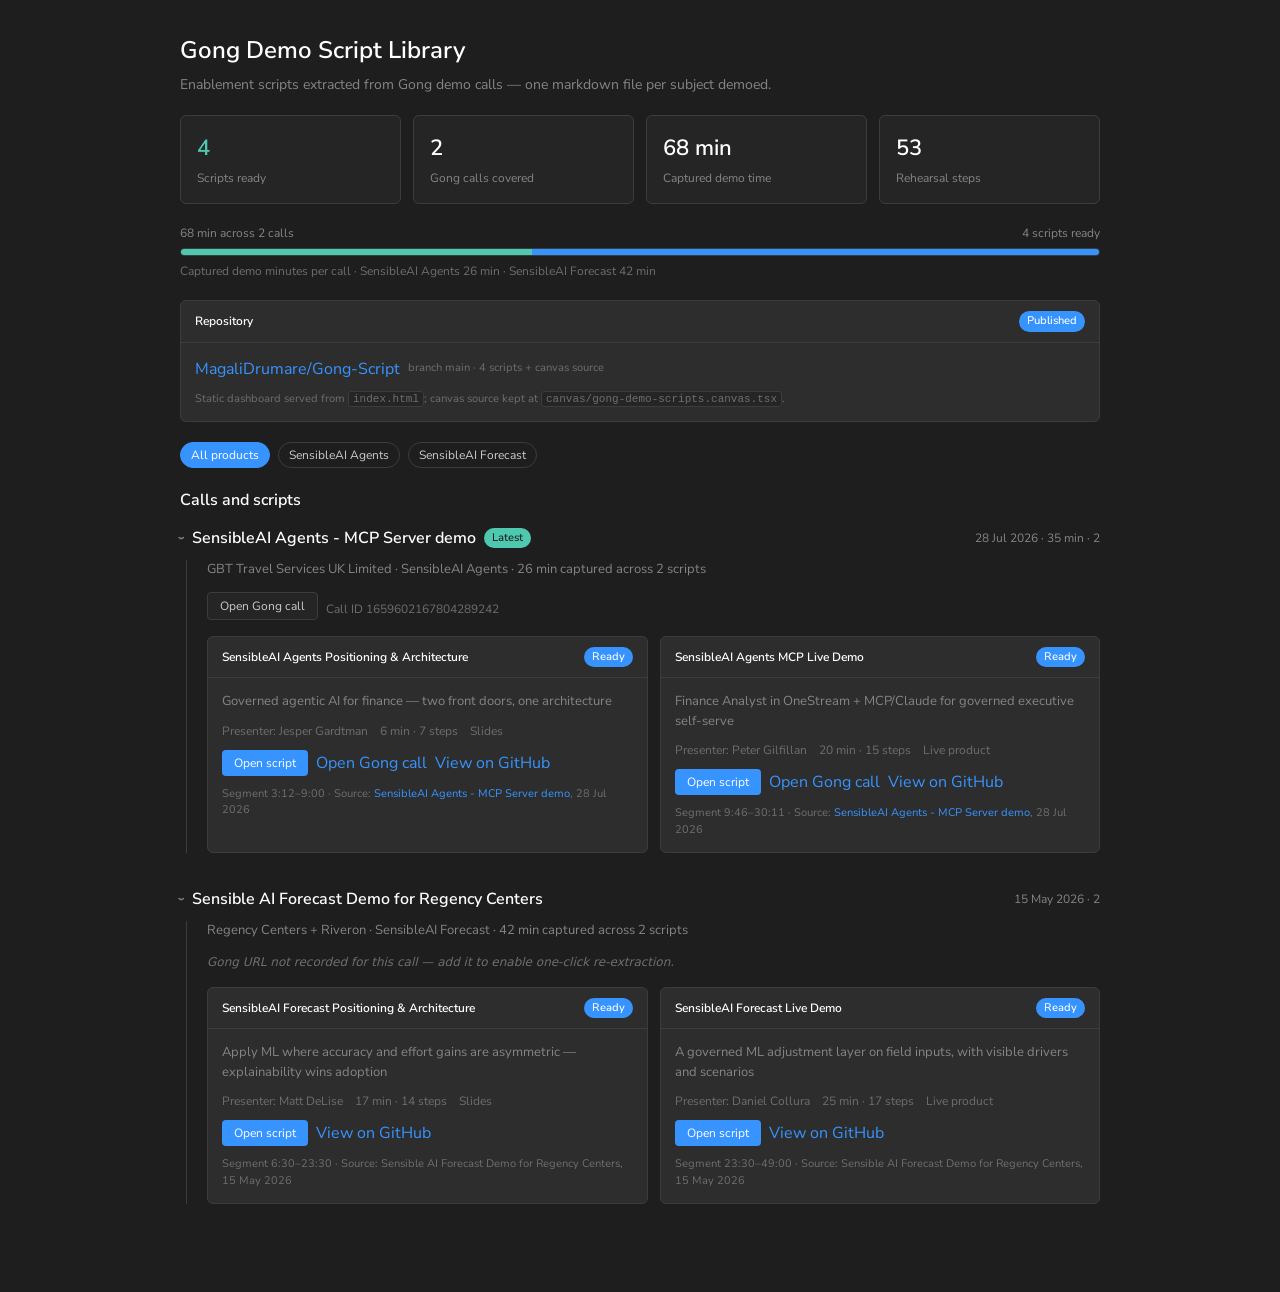
==== commit 6eb21fd3: "Sync the static dashboard with the canvas script library. The deployed page listed only the two AI A" ====
--- a/index.html
+++ b/index.html
@@ -15,58 +15,16 @@
     <h1>Gong Demo Script Library</h1>
     <p class="subtitle">Enablement scripts extracted from Gong demo calls — one markdown file per subject demoed.</p>
 
-    <div class="stats">
-      <div class="stat">
-        <div class="stat-value success">2</div>
-        <div class="stat-label">Scripts ready</div>
-      </div>
-      <div class="stat">
-        <div class="stat-value">26 min</div>
-        <div class="stat-label">Captured demo time</div>
-      </div>
-      <div class="stat">
-        <div class="stat-value">22</div>
-        <div class="stat-label">Rehearsal steps</div>
-      </div>
-    </div>
+    <div class="stats" id="stats"></div>
 
-    <div class="usage-bar-wrap">
-      <div class="usage-labels">
-        <span>2 scripts extracted</span>
-        <span>100% ready</span>
-      </div>
-      <div class="usage-bar">
-        <div class="usage-segment" style="width: 100%"></div>
-      </div>
-      <p class="caption">Source: OneStreamBlog workspace · Gong demo script pipeline · Jul 2026</p>
-    </div>
+    <div class="usage-bar-wrap" id="usage"></div>
 
-    <div class="filters">
-      <button type="button" class="pill active" data-filter="all">All scripts</button>
-      <button type="button" class="pill" data-filter="completed">Ready</button>
-    </div>
+    <div class="repo-wrap" id="repo"></div>
 
-    <section class="section" id="call-section">
-      <button type="button" class="call-header open" id="call-toggle" aria-expanded="true">
-        <span class="chevron">›</span>
-        <span>SensibleAI Agents - MCP Server demo</span>
-        <span class="call-meta">28 Jul 2026 · 35 min · 2</span>
-      </button>
-      <div class="call-body" id="call-body">
-        <p class="call-intro">GBT Travel Services UK Limited · 2 scripts extracted from this call</p>
-        <div class="call-actions">
-          <a class="btn btn-secondary" href="https://us-102578.app.gong.io/call?id=1659602167804289242" target="_blank" rel="noopener">Open Gong call</a>
-          <span class="caption">Call ID 1659602167804289242</span>
-        </div>
-        <div class="cards-grid" id="call-cards"></div>
-      </div>
-    </section>
+    <div class="filters" id="filters"></div>
 
-    <section class="section" id="last-section">
-      <h2>Last scripts</h2>
-      <p class="caption" style="margin-bottom: 12px;">Most recently extracted from Gong · 28 Jul 2026</p>
-      <div class="cards-stack" id="last-cards"></div>
-    </section>
+    <h2 class="calls-heading">Calls and scripts</h2>
+    <div id="calls"></div>
   </main>
 
   <script src="js/gong-demo-scripts.js"></script>
--- a/css/gong-demo-scripts.css
+++ b/css/gong-demo-scripts.css
@@ -57,7 +57,7 @@
 
 .stats {
   display: grid;
-  grid-template-columns: repeat(3, 1fr);
+  grid-template-columns: repeat(4, 1fr);
   gap: 12px;
   margin-bottom: 20px;
 }
@@ -108,6 +108,25 @@
 
 .usage-segment {
   background: var(--success);
+}
+
+.usage-segment.green {
+  background: var(--success);
+}
+
+.usage-segment.blue {
+  background: var(--accent);
+}
+
+.repo-wrap {
+  margin-bottom: 20px;
+}
+
+.calls-heading {
+  font-size: 16px;
+  font-weight: 600;
+  color: #fff;
+  margin-bottom: 4px;
 }
 
 .caption {
@@ -199,6 +218,13 @@
   margin-bottom: 12px;
 }
 
+.call-note {
+  font-size: 12px;
+  font-style: italic;
+  color: var(--text-dim);
+  margin-bottom: 16px;
+}
+
 .call-actions {
   display: flex;
   flex-wrap: wrap;
@@ -246,6 +272,19 @@
   color: #fff;
   font-weight: 500;
   white-space: nowrap;
+}
+
+.badge.latest {
+  background: var(--success);
+  color: #1e1e1e;
+}
+
+code {
+  font-size: 11px;
+  padding: 1px 4px;
+  border-radius: 3px;
+  background: var(--bg-elevated);
+  border: 1px solid var(--border);
 }
 
 .card-body {
@@ -317,6 +356,12 @@
   display: none;
 }
 
+@media (max-width: 860px) {
+  .stats {
+    grid-template-columns: repeat(2, 1fr);
+  }
+}
+
 @media (max-width: 640px) {
   .stats,
   .cards-grid {
